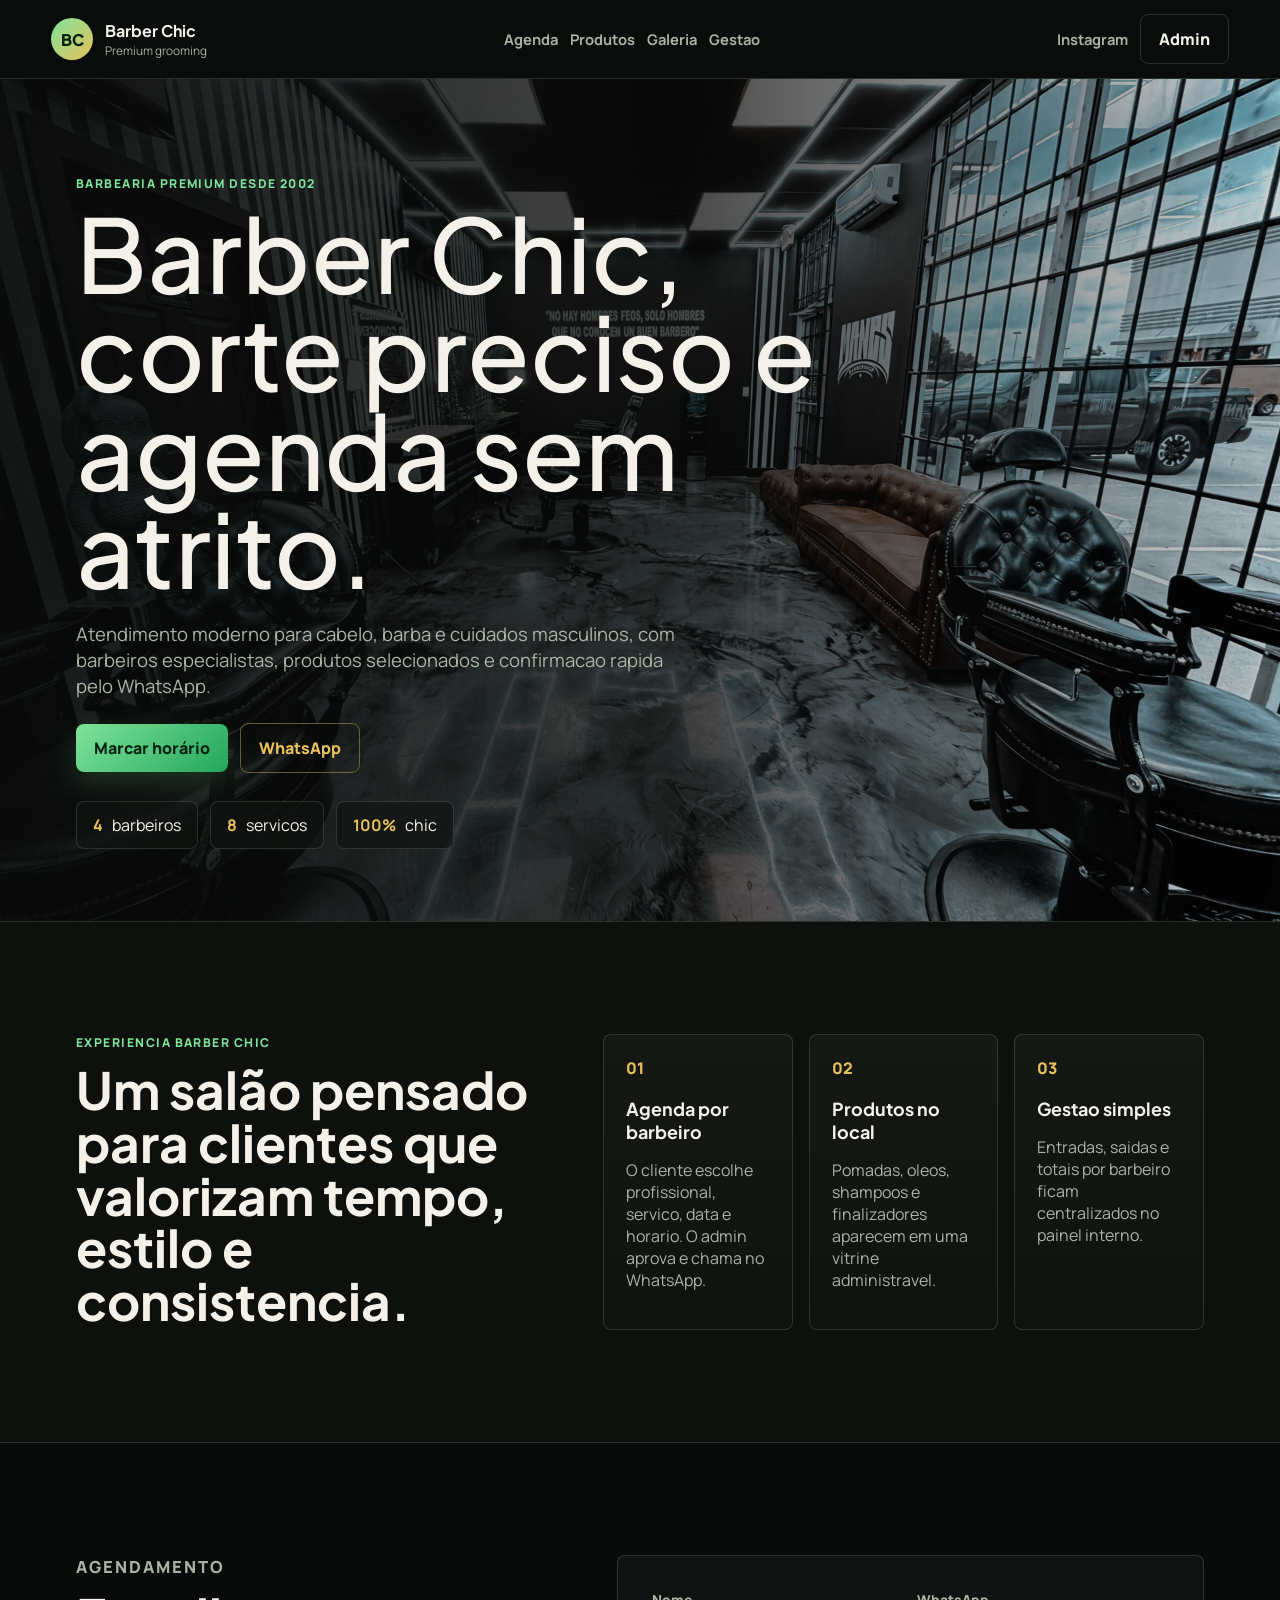
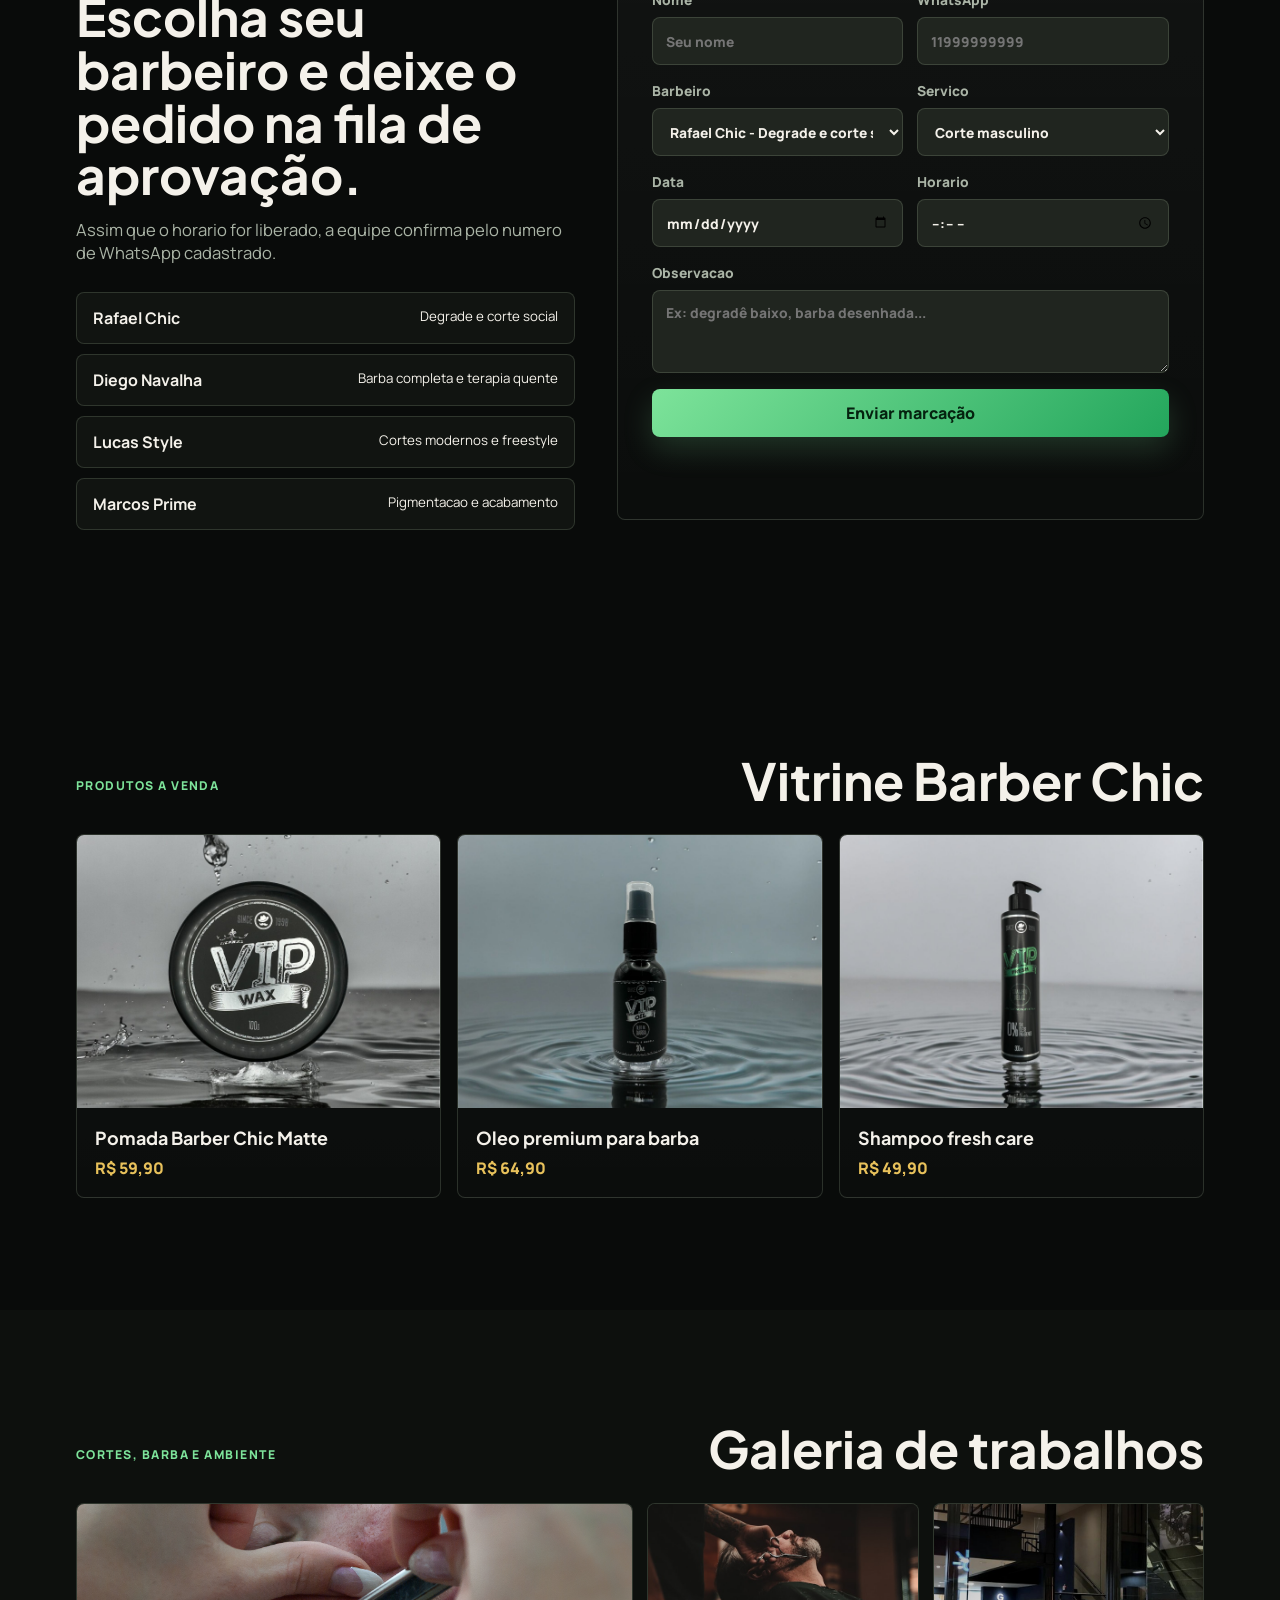
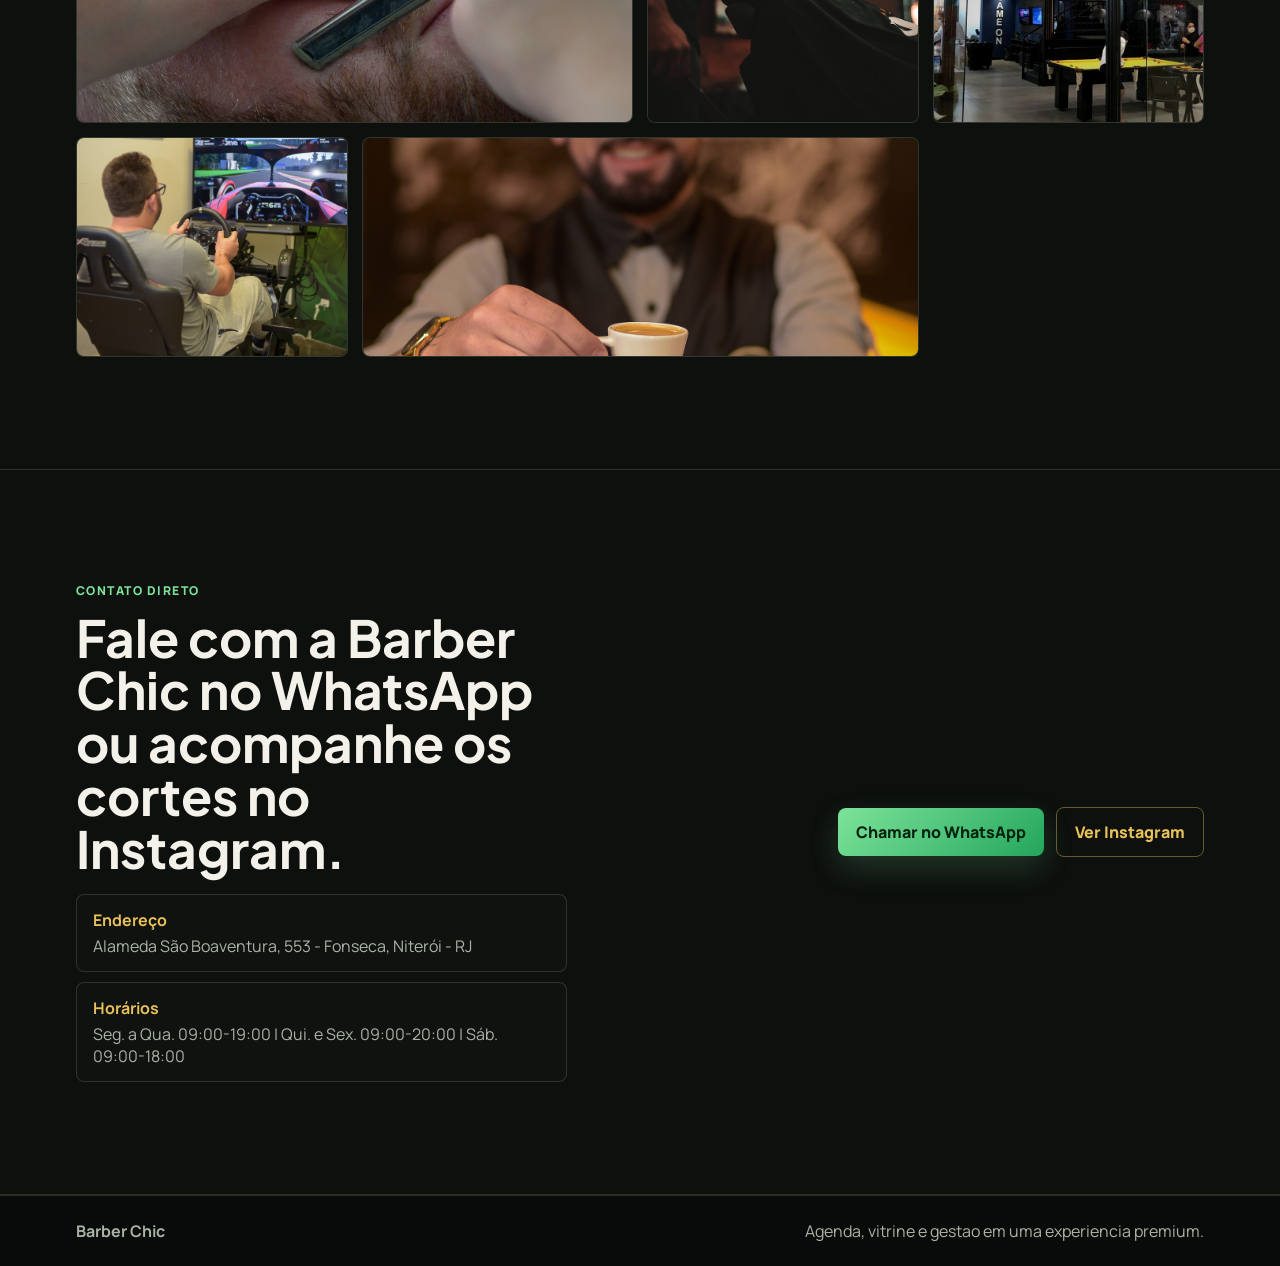
==== index.html @ bd165598 "Deploy Barber Chic site" ====
<!DOCTYPE html>
<html lang="pt-BR">
  <head>
    <meta charset="UTF-8" />
    <meta name="viewport" content="width=device-width, initial-scale=1.0" />
    <title>Barber Chic | Barbearia moderna</title>
    <meta
      name="description"
      content="Barber Chic: barbearia moderna com agenda online, cortes, barba, produtos premium e atendimento via WhatsApp."
    />
    <link rel="preconnect" href="https://fonts.googleapis.com" />
    <link rel="preconnect" href="https://fonts.gstatic.com" crossorigin />
    <link
      href="https://fonts.googleapis.com/css2?family=Manrope:wght@400;500;600;700;800&family=Plus+Jakarta+Sans:wght@700;800&display=swap"
      rel="stylesheet"
    />
    <link rel="stylesheet" href="styles.css" />
  </head>
  <body>
    <header class="site-header">
      <a class="brand" href="#inicio" aria-label="Barber Chic">
        <span class="brand-mark">BC</span>
        <span>
          <strong>Barber Chic</strong>
          <small>Premium grooming</small>
        </span>
      </a>
      <nav class="nav-links" aria-label="Menu principal">
        <a href="#agenda">Agenda</a>
        <a href="#produtos">Produtos</a>
        <a href="#galeria">Galeria</a>
        <a href="#financeiro">Gestao</a>
      </nav>
      <div class="header-actions">
        <a class="icon-link" href="https://www.instagram.com/barberchic.fonseca/" target="_blank" rel="noreferrer">Instagram</a>
        <button class="btn btn-ghost" id="adminOpen" type="button">Admin</button>
      </div>
    </header>

    <main>
      <section class="hero" id="inicio">
        <div class="hero-bg"></div>
        <div class="hero-content">
          <p class="eyebrow">Barbearia premium desde 2002</p>
          <h1>Barber Chic, corte preciso e agenda sem atrito.</h1>
          <p class="hero-copy">
            Atendimento moderno para cabelo, barba e cuidados masculinos, com barbeiros especialistas,
            produtos selecionados e confirmacao rapida pelo WhatsApp.
          </p>
          <div class="hero-actions">
            <a class="btn btn-primary" href="#agenda">Marcar horário</a>
            <a class="btn btn-secondary" href="https://wa.me/5521988657808?text=Olá,%20quero%20falar%20com%20a%20Barber%20Chic" target="_blank" rel="noreferrer">WhatsApp</a>
          </div>
          <div class="hero-stats" aria-label="Destaques">
            <span><strong>4</strong> barbeiros</span>
            <span><strong>8</strong> servicos</span>
            <span><strong>100%</strong> chic</span>
          </div>
        </div>
      </section>

      <section class="section intro-band" aria-label="Experiencia">
        <div>
          <p class="eyebrow">Experiencia Barber Chic</p>
          <h2>Um salão pensado para clientes que valorizam tempo, estilo e consistencia.</h2>
        </div>
        <div class="feature-grid">
          <article>
            <span>01</span>
            <h3>Agenda por barbeiro</h3>
            <p>O cliente escolhe profissional, servico, data e horario. O admin aprova e chama no WhatsApp.</p>
          </article>
          <article>
            <span>02</span>
            <h3>Produtos no local</h3>
            <p>Pomadas, oleos, shampoos e finalizadores aparecem em uma vitrine administravel.</p>
          </article>
          <article>
            <span>03</span>
            <h3>Gestao simples</h3>
            <p>Entradas, saidas e totais por barbeiro ficam centralizados no painel interno.</p>
          </article>
        </div>
      </section>

      <section class="section split" id="agenda">
        <div class="section-copy">
          <p class="eyebrow">Agendamento</p>
          <h2>Escolha seu barbeiro e deixe o pedido na fila de aprovação.</h2>
          <p>
            Assim que o horario for liberado, a equipe confirma pelo numero de WhatsApp cadastrado.
          </p>
          <div class="mini-list" id="barberPreview"></div>
        </div>
        <form class="booking-panel" id="bookingForm">
          <div class="form-row two">
            <label>Nome
              <input required name="clientName" placeholder="Seu nome" />
            </label>
            <label>WhatsApp
              <input required name="clientPhone" inputmode="tel" placeholder="11999999999" />
            </label>
          </div>
          <div class="form-row two">
            <label>Barbeiro
              <select required name="barberId" id="bookingBarber"></select>
            </label>
            <label>Servico
              <select required name="service">
                <option value="Corte masculino">Corte masculino</option>
                <option value="Barba completa">Barba completa</option>
                <option value="Corte + barba">Corte + barba</option>
                <option value="Sobrancelha">Sobrancelha</option>
                <option value="Pigmentacao">Pigmentacao</option>
              </select>
            </label>
          </div>
          <div class="form-row two">
            <label>Data
              <input required type="date" name="date" />
            </label>
            <label>Horario
              <input required type="time" name="time" />
            </label>
          </div>
          <label>Observacao
            <textarea name="notes" rows="3" placeholder="Ex: degradê baixo, barba desenhada..."></textarea>
          </label>
          <button class="btn btn-primary" type="submit">Enviar marcação</button>
          <p class="form-status" id="bookingStatus" role="status"></p>
        </form>
      </section>

      <section class="section" id="produtos">
        <div class="section-heading">
          <p class="eyebrow">Produtos a venda</p>
          <h2>Vitrine Barber Chic</h2>
        </div>
        <div class="card-grid products-grid" id="productsGrid"></div>
      </section>

      <section class="section gallery-section" id="galeria">
        <div class="section-heading">
          <p class="eyebrow">Cortes, barba e ambiente</p>
          <h2>Galeria de trabalhos</h2>
        </div>
        <div class="gallery-grid">
          <figure class="wide"><img src="Barbearia VIP — Barbearia Premium desde 1998_files/jackmac34-barber-3173419-3s43oj6f.jpg" alt="Corte masculino em acabamento" /></figure>
          <figure><img src="Barbearia VIP — Barbearia Premium desde 1998_files/photo-1503951914875-452162b0f3f1" alt="Barbeiro aparando barba" /></figure>
          <figure><img src="Barbearia VIP — Barbearia Premium desde 1998_files/barbearia-interior-cinema_d498eed8.jpg" alt="Interior da barbearia" /></figure>
          <figure><img src="Barbearia VIP — Barbearia Premium desde 1998_files/dsc_7389-doits4qx.jpg" alt="Cliente em atendimento" /></figure>
          <figure class="wide"><img src="Barbearia VIP — Barbearia Premium desde 1998_files/open-bar-vip_bc2260b7.jpg" alt="Espaco premium da barbearia" /></figure>
        </div>
      </section>

      <section class="section contact-band">
        <div>
          <p class="eyebrow">Contato direto</p>
          <h2>Fale com a Barber Chic no WhatsApp ou acompanhe os cortes no Instagram.</h2>
          <div class="contact-details">
            <p><strong>Endereço</strong> Alameda São Boaventura, 553 - Fonseca, Niterói - RJ</p>
            <p><strong>Horários</strong> Seg. a Qua. 09:00-19:00 | Qui. e Sex. 09:00-20:00 | Sáb. 09:00-18:00</p>
          </div>
        </div>
        <div class="contact-actions">
          <a class="btn btn-primary" href="https://wa.me/5521988657808?text=Olá,%20quero%20agendar%20na%20Barber%20Chic" target="_blank" rel="noreferrer">Chamar no WhatsApp</a>
          <a class="btn btn-secondary" href="https://www.instagram.com/barberchic.fonseca/" target="_blank" rel="noreferrer">Ver Instagram</a>
        </div>
      </section>

      <section class="section admin-shell hidden" id="financeiro" aria-live="polite">
        <div class="admin-header">
          <div>
            <p class="eyebrow">Painel interno</p>
            <h2>Gestao Barber Chic</h2>
          </div>
          <button class="btn btn-ghost" id="adminClose" type="button">Sair do admin</button>
        </div>
        <div class="admin-tabs" role="tablist" aria-label="Painel administrativo">
          <button class="active" data-tab="appointments" type="button">Agendamentos</button>
          <button data-tab="barbers" type="button">Barbeiros</button>
          <button data-tab="products" type="button">Produtos</button>
          <button data-tab="finance" type="button">Financeiro</button>
        </div>

        <div class="admin-panel active" id="tab-appointments">
          <div class="panel-heading">
            <h3>Solicitacoes de agenda</h3>
            <span id="appointmentsCount"></span>
          </div>
          <div class="admin-list" id="appointmentsList"></div>
        </div>

        <div class="admin-panel" id="tab-barbers">
          <form class="admin-form" id="barberForm">
            <input required name="name" placeholder="Nome do barbeiro" />
            <input required name="specialty" placeholder="Especialidade" />
            <button class="btn btn-primary" type="submit">Adicionar barbeiro</button>
          </form>
          <div class="admin-list" id="barbersList"></div>
        </div>

        <div class="admin-panel" id="tab-products">
          <form class="admin-form" id="productForm">
            <input required name="name" placeholder="Produto" />
            <input required name="price" inputmode="decimal" placeholder="Preco" />
            <input name="image" placeholder="URL ou caminho da imagem" />
            <button class="btn btn-primary" type="submit">Adicionar produto</button>
          </form>
          <div class="admin-list" id="productsList"></div>
        </div>

        <div class="admin-panel" id="tab-finance">
          <form class="admin-form finance-form" id="financeForm">
            <select required name="barberId" id="financeBarber"></select>
            <select required name="type">
              <option value="income">Entrada</option>
              <option value="expense">Saida</option>
            </select>
            <input required name="amount" inputmode="decimal" placeholder="Valor" />
            <input required name="description" placeholder="Descricao" />
            <button class="btn btn-primary" type="submit">Lancar</button>
          </form>
          <div class="finance-summary" id="financeSummary"></div>
          <div class="admin-list" id="financeList"></div>
        </div>
      </section>
    </main>

    <dialog class="login-modal" id="loginModal">
      <form method="dialog" class="login-card" id="loginForm">
        <button class="modal-close" id="loginClose" type="button" aria-label="Fechar">x</button>
        <p class="eyebrow">Acesso interno</p>
        <h2>Entrar no admin</h2>
        <label>Senha
          <input id="adminPassword" type="password" autocomplete="current-password" placeholder="Digite a senha" />
        </label>
        <button class="btn btn-primary" value="default" type="submit">Acessar painel</button>
        <p class="form-status" id="loginStatus" role="status"></p>
      </form>
    </dialog>

    <footer class="footer">
      <strong>Barber Chic</strong>
      <span>Agenda, vitrine e gestao em uma experiencia premium.</span>
    </footer>

    <script src="app.js"></script>
  </body>
</html>
---- styles.css ----
:root {
  --bg: #090b0a;
  --surface: #111411;
  --surface-2: #181c17;
  --text: #f4f1ea;
  --muted: #aab4a6;
  --line: rgba(205, 231, 191, 0.16);
  --green: #7de39a;
  --green-dark: #0b6b3a;
  --gold: #e8c15b;
  --danger: #ff7878;
  --radius: 8px;
}

* {
  box-sizing: border-box;
}

html {
  scroll-behavior: smooth;
}

body {
  margin: 0;
  font-family: Manrope, Arial, sans-serif;
  color: var(--text);
  background: var(--bg);
}

img {
  display: block;
  width: 100%;
  height: 100%;
  object-fit: cover;
}

a {
  color: inherit;
  text-decoration: none;
}

button,
input,
select,
textarea {
  font: inherit;
}

.site-header {
  position: sticky;
  top: 0;
  z-index: 20;
  display: flex;
  align-items: center;
  justify-content: space-between;
  gap: 18px;
  padding: 14px clamp(16px, 4vw, 56px);
  background: rgba(11, 13, 12, 0.88);
  border-bottom: 1px solid var(--line);
  backdrop-filter: blur(18px);
}

.brand,
.header-actions,
.nav-links,
.hero-actions,
.contact-actions {
  display: flex;
  align-items: center;
  gap: 12px;
}

.brand-mark {
  display: grid;
  place-items: center;
  width: 42px;
  height: 42px;
  color: #06200f;
  font-family: "Plus Jakarta Sans", sans-serif;
  font-weight: 800;
  background: linear-gradient(135deg, var(--green), var(--gold));
  border-radius: 50%;
}

.brand strong,
h1,
h2,
h3 {
  font-family: "Plus Jakarta Sans", Manrope, sans-serif;
  letter-spacing: 0;
}

.brand small {
  display: block;
  color: var(--muted);
  font-size: 0.74rem;
}

.nav-links a,
.icon-link {
  color: var(--muted);
  font-size: 0.92rem;
  font-weight: 700;
}

.nav-links a:hover,
.icon-link:hover {
  color: var(--green);
}

.btn {
  border: 0;
  border-radius: var(--radius);
  padding: 13px 18px;
  font-weight: 800;
  transition: transform 0.2s ease, box-shadow 0.2s ease, border-color 0.2s ease;
}

.btn:hover {
  transform: translateY(-1px);
}

.btn-primary {
  color: #05220f;
  background: linear-gradient(135deg, var(--green), #23a65c);
  box-shadow: 0 12px 30px rgba(125, 227, 154, 0.18);
}

.btn-secondary,
.btn-ghost {
  color: var(--gold);
  background: transparent;
  border: 1px solid rgba(232, 193, 91, 0.42);
}

.btn-ghost {
  color: var(--text);
  border-color: var(--line);
}

.hero {
  position: relative;
  min-height: 86vh;
  display: grid;
  align-items: center;
  padding: 96px clamp(16px, 6vw, 76px) 72px;
  overflow: hidden;
}

.hero-bg {
  position: absolute;
  inset: 0;
  background:
    linear-gradient(90deg, rgba(9, 11, 10, 0.94), rgba(9, 11, 10, 0.76) 52%, rgba(9, 11, 10, 0.18)),
    url("Barbearia VIP — Barbearia Premium desde 1998_files/hero-barbershop_e02c05de.jpg") center/cover;
}

.hero-content {
  position: relative;
  max-width: 760px;
}

.eyebrow {
  margin: 0 0 12px;
  color: var(--green);
  font-size: 0.76rem;
  font-weight: 800;
  letter-spacing: 0.12em;
  text-transform: uppercase;
}

h1 {
  max-width: 780px;
  margin: 0;
  font-size: clamp(3rem, 8vw, 6.8rem);
  font-weight: 500;
  line-height: 0.96;
}

h2 {
  margin: 0;
  font-size: clamp(2rem, 4vw, 3.6rem);
  line-height: 1.03;
}

h3 {
  margin: 0;
  font-size: 1.12rem;
}

.hero-copy,
.section-copy p,
.feature-grid p,
.footer,
.form-status {
  color: var(--muted);
}

.hero-copy {
  max-width: 620px;
  margin: 24px 0;
  font-size: 1.16rem;
}

.hero-stats {
  display: flex;
  flex-wrap: wrap;
  gap: 12px;
  margin-top: 28px;
}

.hero-stats span {
  padding: 12px 16px;
  border: 1px solid var(--line);
  border-radius: var(--radius);
  background: rgba(17, 20, 17, 0.72);
}

.hero-stats strong {
  margin-right: 6px;
  color: var(--gold);
}

.section {
  padding: clamp(64px, 9vw, 112px) clamp(16px, 6vw, 76px);
}

.intro-band,
.contact-band {
  display: grid;
  grid-template-columns: minmax(0, 0.9fr) minmax(0, 1.1fr);
  gap: 36px;
  background: #0d100d;
  border-block: 1px solid var(--line);
}

.feature-grid,
.card-grid {
  display: grid;
  grid-template-columns: repeat(3, minmax(0, 1fr));
  gap: 16px;
}

.feature-grid article,
.product-card,
.booking-panel,
.login-card,
.admin-shell,
.admin-list article,
.summary-card {
  background: linear-gradient(180deg, rgba(255,255,255,0.035), rgba(255,255,255,0.012));
  border: 1px solid var(--line);
  border-radius: var(--radius);
}

.feature-grid article {
  padding: 22px;
}

.feature-grid span {
  display: inline-block;
  margin-bottom: 18px;
  color: var(--gold);
  font-weight: 800;
}

.split {
  display: grid;
  grid-template-columns: minmax(0, 0.85fr) minmax(320px, 1fr);
  gap: 42px;
  align-items: start;
}

.section-copy {
  position: sticky;
  top: 96px;
}

.section-copy p {
  font-size: 1.04rem;
}

.mini-list {
  display: grid;
  gap: 10px;
  margin-top: 28px;
}

.mini-list span {
  display: flex;
  justify-content: space-between;
  gap: 16px;
  padding: 14px 16px;
  background: var(--surface);
  border: 1px solid var(--line);
  border-radius: var(--radius);
}

.booking-panel,
.login-card {
  display: grid;
  gap: 16px;
  padding: clamp(20px, 4vw, 34px);
}

.form-row.two,
.admin-form,
.finance-form,
.finance-summary {
  display: grid;
  grid-template-columns: repeat(2, minmax(0, 1fr));
  gap: 14px;
}

label {
  display: grid;
  gap: 8px;
  color: var(--muted);
  font-size: 0.86rem;
  font-weight: 800;
}

input,
select,
textarea {
  width: 100%;
  min-height: 48px;
  color: var(--text);
  background: #20251f;
  border: 1px solid var(--line);
  border-radius: var(--radius);
  padding: 12px 13px;
  outline: none;
}

textarea {
  resize: vertical;
}

input:focus,
select:focus,
textarea:focus {
  border-color: var(--green);
  box-shadow: 0 0 0 3px rgba(125, 227, 154, 0.12);
}

.section-heading {
  display: flex;
  justify-content: space-between;
  align-items: end;
  gap: 24px;
  margin-bottom: 28px;
}

.product-card {
  overflow: hidden;
}

.product-card .image {
  aspect-ratio: 4 / 3;
  background: #20251f;
}

.product-card .content {
  display: grid;
  gap: 8px;
  padding: 18px;
}

.price {
  color: var(--gold);
  font-weight: 800;
}

.gallery-section {
  background: #0d100d;
}

.gallery-grid {
  display: grid;
  grid-template-columns: repeat(4, minmax(0, 1fr));
  grid-auto-rows: 220px;
  gap: 14px;
}

.gallery-grid figure {
  margin: 0;
  overflow: hidden;
  border: 1px solid var(--line);
  border-radius: var(--radius);
  background: var(--surface);
}

.gallery-grid .wide {
  grid-column: span 2;
}

.contact-band {
  align-items: center;
}

.contact-actions {
  justify-content: end;
  flex-wrap: wrap;
}

.contact-details {
  display: grid;
  gap: 10px;
  margin-top: 20px;
  color: var(--muted);
}

.contact-details p {
  margin: 0;
  padding: 14px 16px;
  background: rgba(17, 20, 17, 0.72);
  border: 1px solid var(--line);
  border-radius: var(--radius);
}

.contact-details strong {
  display: block;
  margin-bottom: 4px;
  color: var(--gold);
}

.admin-shell {
  margin: 0 clamp(16px, 6vw, 76px) clamp(64px, 9vw, 112px);
  padding: clamp(18px, 4vw, 30px);
}

.hidden {
  display: none !important;
}

.admin-header,
.panel-heading {
  display: flex;
  align-items: center;
  justify-content: space-between;
  gap: 16px;
}

.admin-tabs {
  display: flex;
  flex-wrap: wrap;
  gap: 10px;
  margin: 22px 0;
}

.admin-tabs button {
  color: var(--muted);
  background: var(--surface-2);
  border: 1px solid var(--line);
  border-radius: var(--radius);
  padding: 11px 14px;
  font-weight: 800;
}

.admin-tabs button.active {
  color: #06200f;
  background: var(--green);
}

.admin-panel {
  display: none;
}

.admin-panel.active {
  display: grid;
  gap: 18px;
}

.admin-form {
  grid-template-columns: 1fr 1fr auto;
  align-items: end;
}

.finance-form {
  grid-template-columns: 1fr 0.8fr 0.8fr 1.2fr auto;
}

.admin-list {
  display: grid;
  gap: 12px;
}

.admin-list article {
  display: grid;
  grid-template-columns: minmax(0, 1fr) auto;
  gap: 16px;
  align-items: center;
  padding: 16px;
}

.item-actions {
  display: flex;
  flex-wrap: wrap;
  gap: 8px;
  justify-content: end;
}

.small-btn {
  border: 1px solid var(--line);
  border-radius: var(--radius);
  padding: 9px 11px;
  color: var(--text);
  background: #20251f;
  font-weight: 800;
}

.small-btn.ok {
  color: #06200f;
  background: var(--green);
}

.small-btn.warn {
  color: var(--danger);
}

.status {
  display: inline-flex;
  width: fit-content;
  margin-top: 6px;
  padding: 5px 8px;
  border-radius: 999px;
  color: #06140c;
  background: var(--gold);
  font-size: 0.78rem;
  font-weight: 800;
}

.status.approved {
  background: var(--green);
}

.finance-summary {
  grid-template-columns: repeat(4, minmax(0, 1fr));
}

.summary-card {
  padding: 18px;
}

.summary-card small {
  display: block;
  color: var(--muted);
}

.summary-card strong {
  display: block;
  margin-top: 8px;
  color: var(--gold);
  font-size: 1.35rem;
}

.login-modal {
  color: var(--text);
  background: transparent;
  border: 0;
}

.login-modal::backdrop {
  background: rgba(0, 0, 0, 0.72);
  backdrop-filter: blur(8px);
}

.login-card {
  position: relative;
  width: min(420px, calc(100vw - 30px));
  background: #111411;
}

.modal-close {
  position: absolute;
  top: 12px;
  right: 12px;
  width: 34px;
  height: 34px;
  color: var(--text);
  background: #20251f;
  border: 1px solid var(--line);
  border-radius: 50%;
}

.footer {
  display: flex;
  justify-content: space-between;
  gap: 16px;
  padding: 24px clamp(16px, 6vw, 76px);
  border-top: 1px solid var(--line);
}

@media (max-width: 980px) {
  .nav-links {
    display: none;
  }

  .intro-band,
  .split,
  .contact-band {
    grid-template-columns: 1fr;
  }

  .section-copy {
    position: static;
  }

  .feature-grid,
  .card-grid,
  .finance-summary {
    grid-template-columns: repeat(2, minmax(0, 1fr));
  }

  .admin-form,
  .finance-form {
    grid-template-columns: 1fr 1fr;
  }

  .gallery-grid {
    grid-template-columns: repeat(2, minmax(0, 1fr));
  }
}

@media (max-width: 640px) {
  .site-header {
    align-items: flex-start;
    flex-direction: column;
  }

  .header-actions,
  .hero-actions,
  .contact-actions {
    width: 100%;
  }

  .header-actions .btn,
  .hero-actions .btn,
  .contact-actions .btn {
    flex: 1;
    text-align: center;
  }

  .form-row.two,
  .feature-grid,
  .card-grid,
  .finance-summary,
  .admin-form,
  .finance-form {
    grid-template-columns: 1fr;
  }

  .gallery-grid {
    grid-auto-rows: 190px;
  }

  .gallery-grid .wide {
    grid-column: span 1;
  }

  .admin-list article {
    grid-template-columns: 1fr;
  }

  .item-actions {
    justify-content: start;
  }

  .footer {
    flex-direction: column;
  }
}
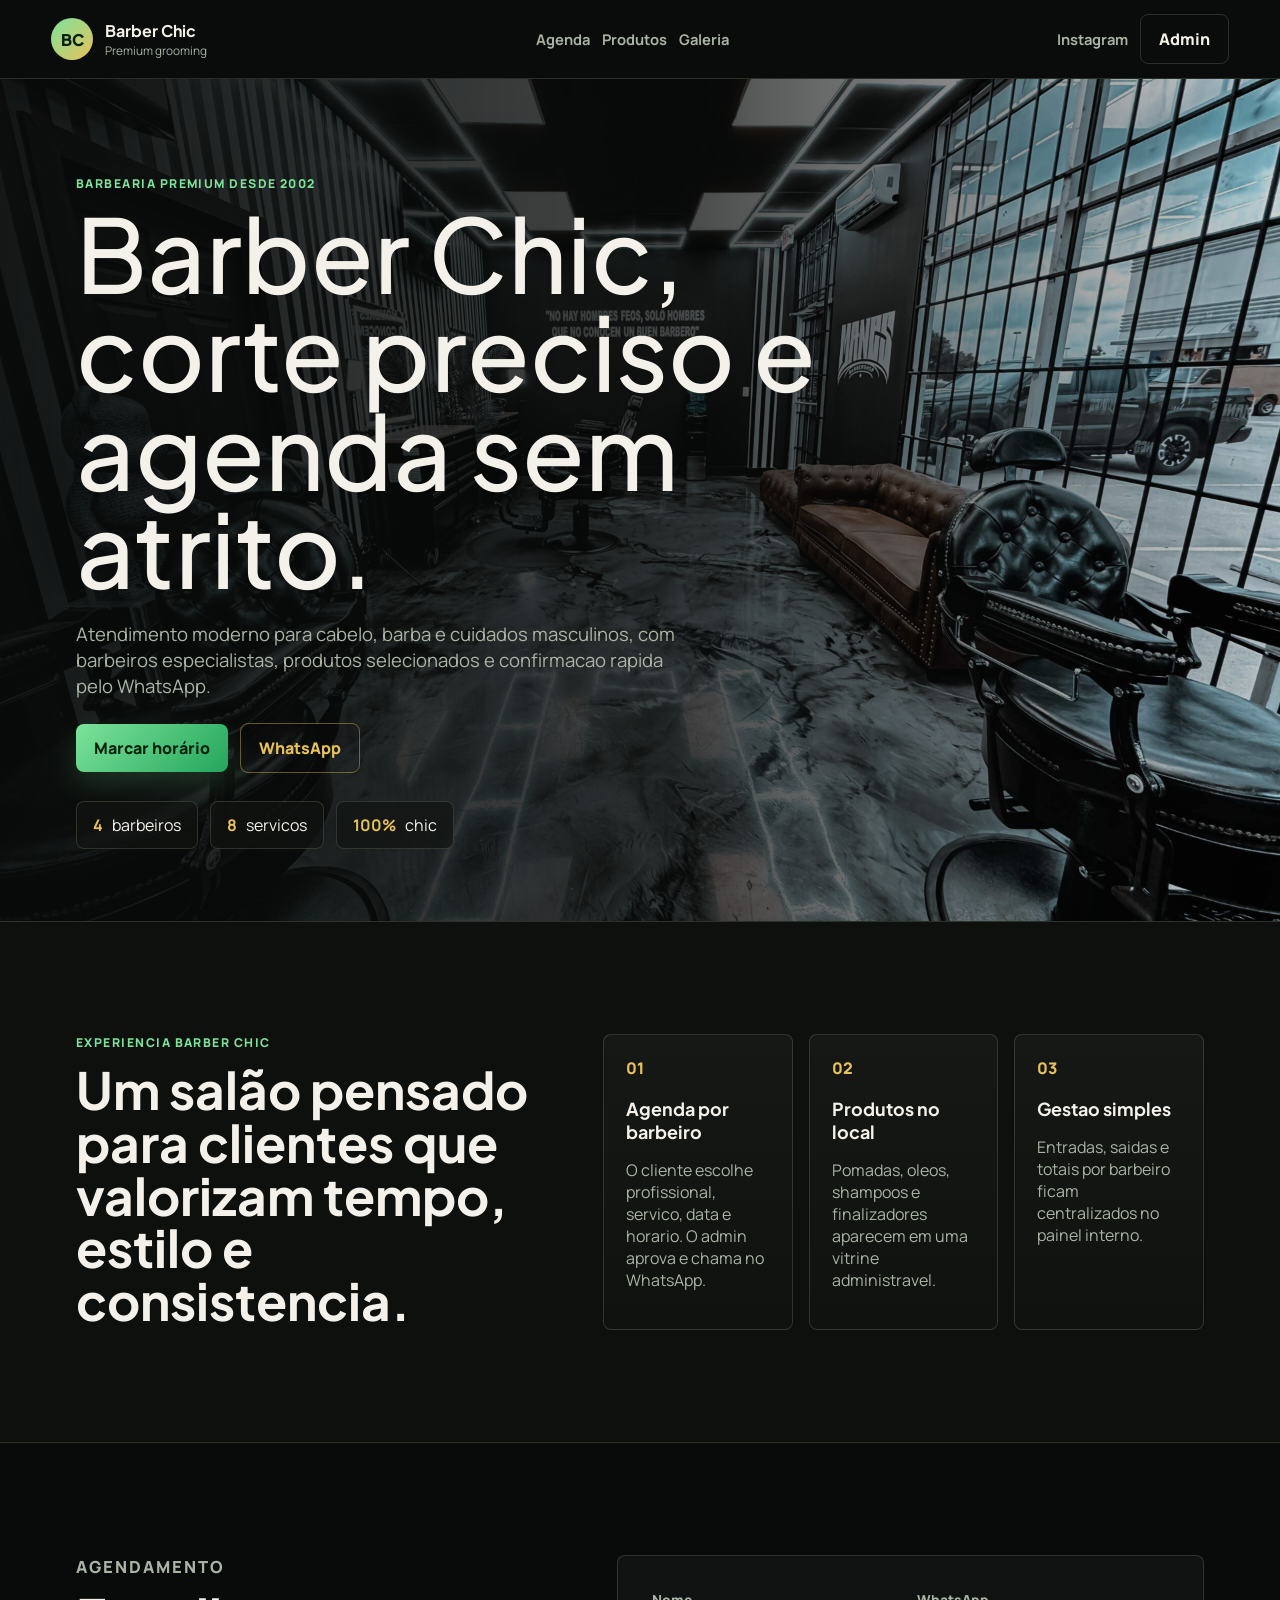
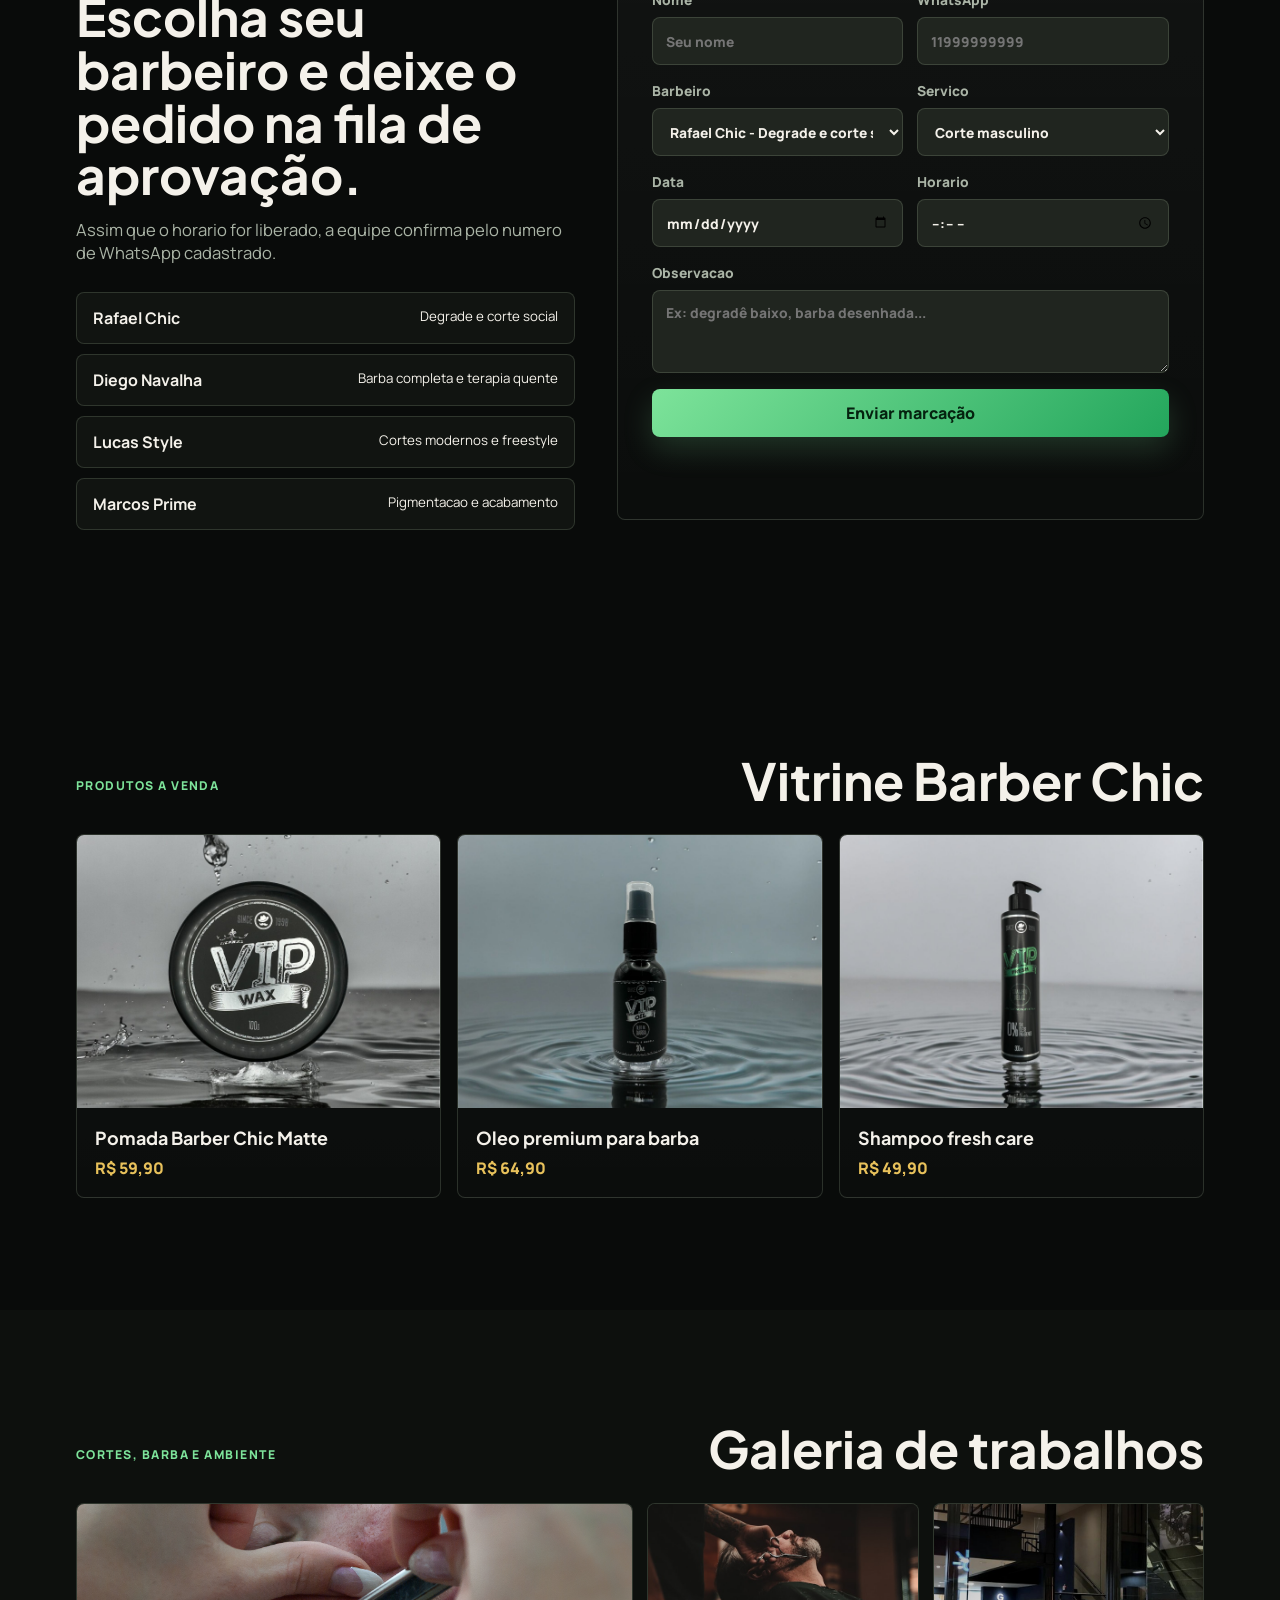
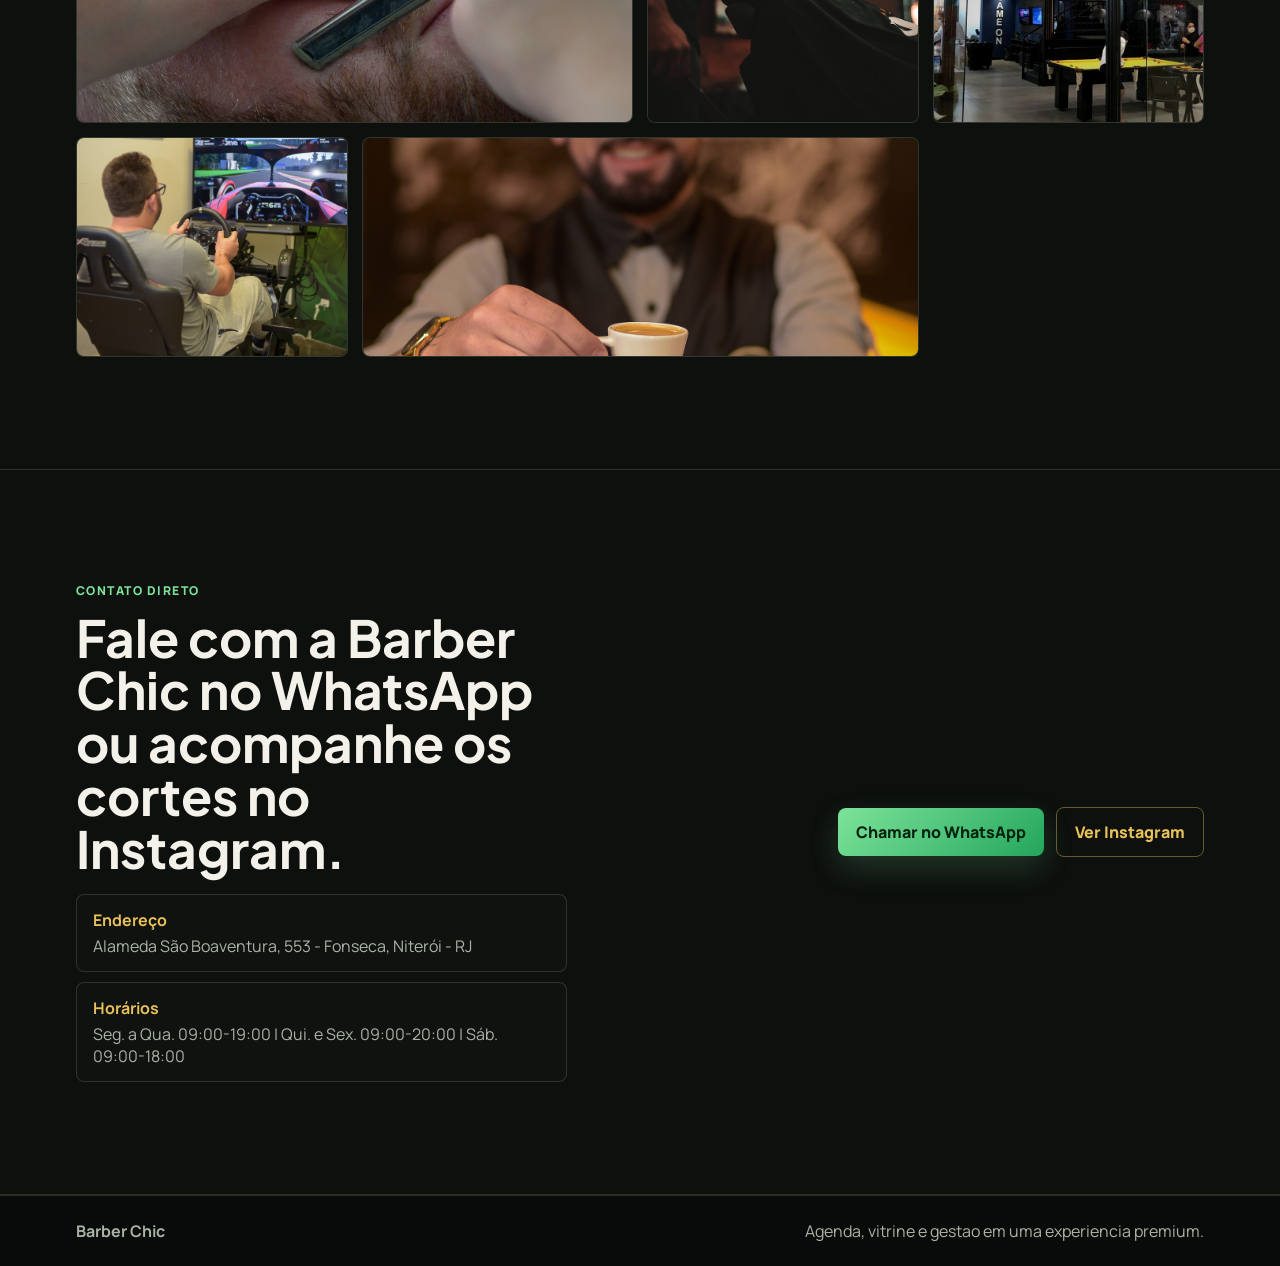
==== commit 58c552fd: "Hide management menu from public nav" ====
--- a/index.html
+++ b/index.html
@@ -29,7 +29,6 @@
         <a href="#agenda">Agenda</a>
         <a href="#produtos">Produtos</a>
         <a href="#galeria">Galeria</a>
-        <a href="#financeiro">Gestao</a>
       </nav>
       <div class="header-actions">
         <a class="icon-link" href="https://www.instagram.com/barberchic.fonseca/" target="_blank" rel="noreferrer">Instagram</a>
